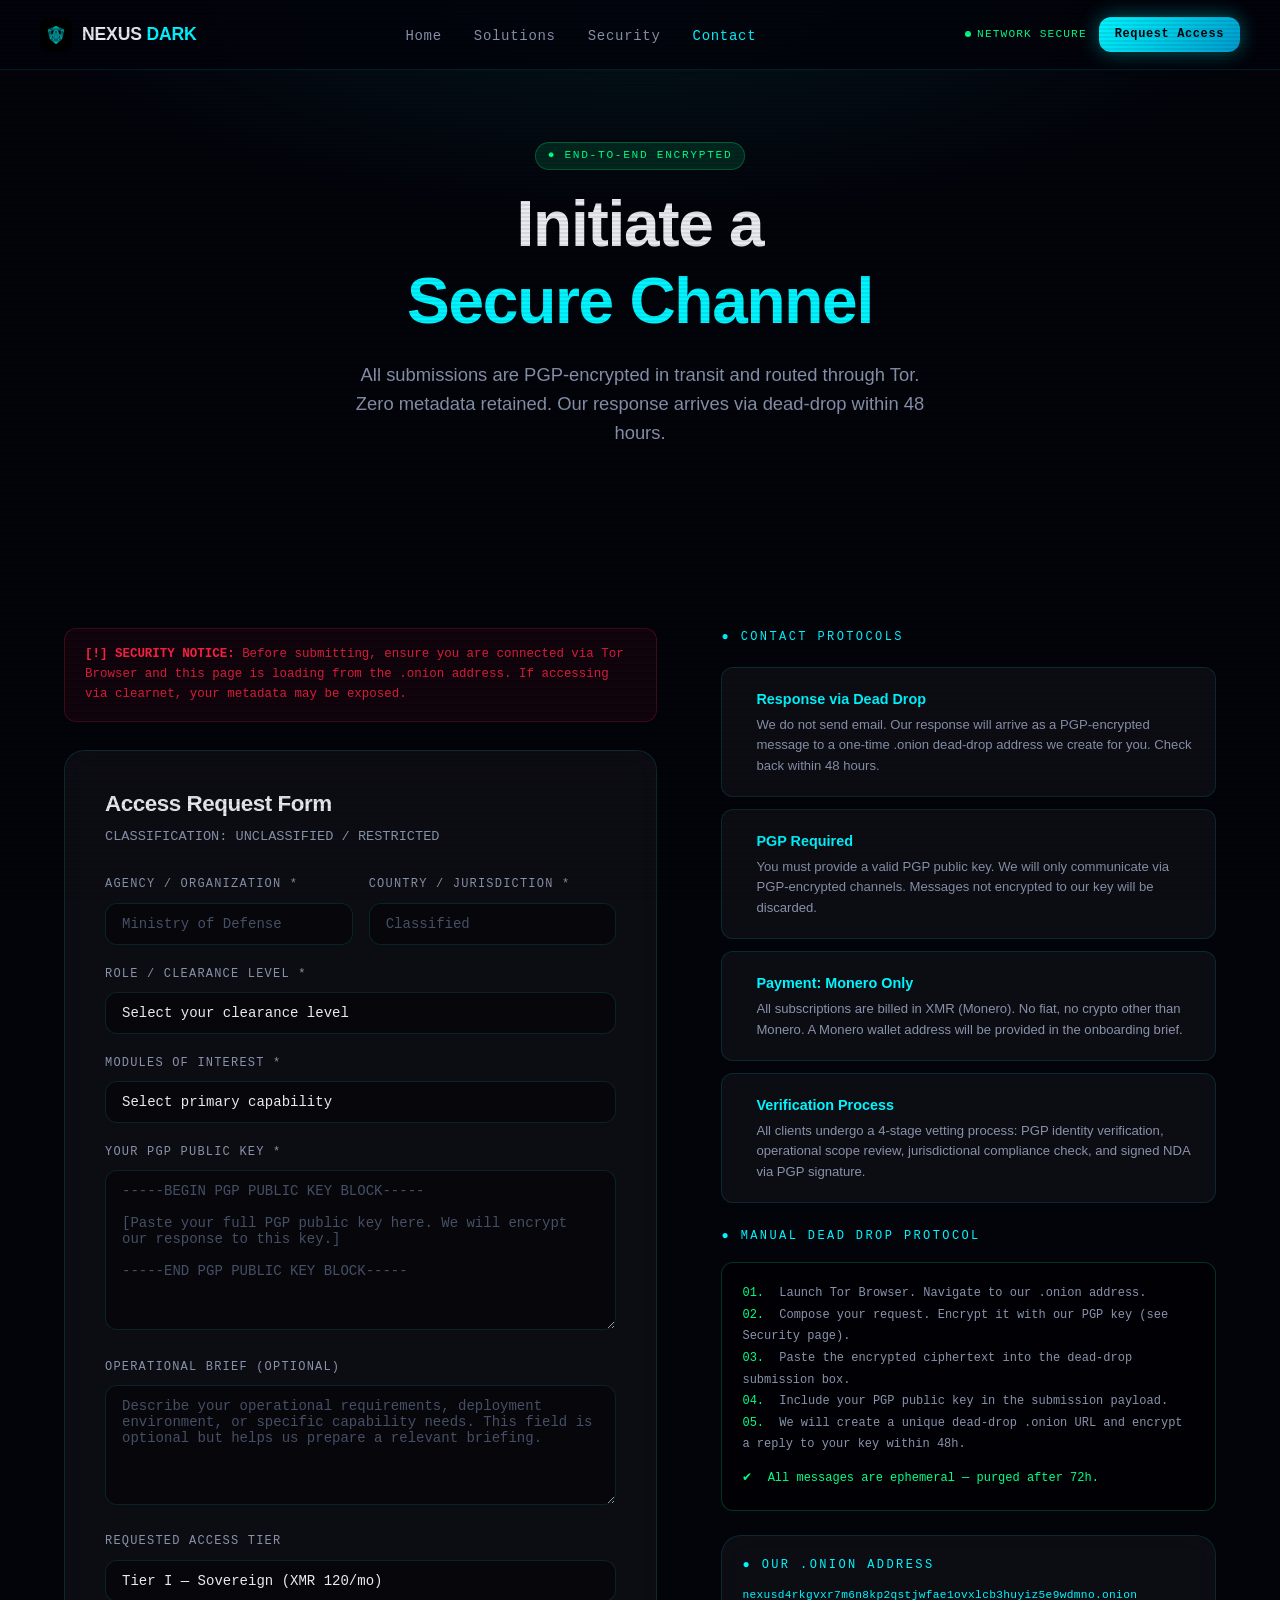
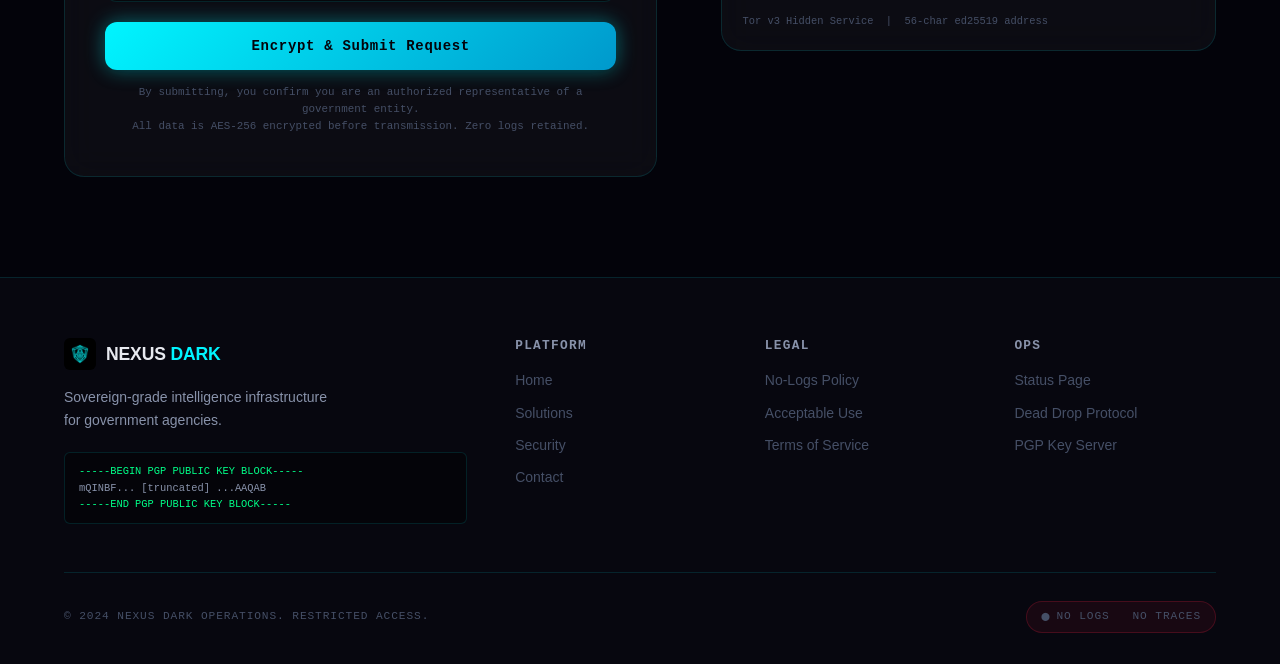
==== html/contact.html @ fe9a8225 "Initial commit" ====
﻿<!DOCTYPE html>
<html lang="en">

<head>
    <meta charset="UTF-8" />
    <meta name="viewport" content="width=device-width, initial-scale=1.0" />
    <meta name="referrer" content="no-referrer" />
    <meta http-equiv="Content-Security-Policy"
        content="default-src 'self' https://fonts.googleapis.com https://fonts.gstatic.com; style-src 'self' 'unsafe-inline' https://fonts.googleapis.com; script-src 'self' 'unsafe-inline'; img-src 'self' data:;">
    <title>Secure Contact — NEXUS DARK</title>
    <meta name="description"
        content="Initiate encrypted contact with NEXUS DARK. All submissions are PGP-encrypted and routed through Tor." />
    <link rel="stylesheet" href="../css/style.css" />
    <link rel="icon" href="../images/logo_shield.png" />
    <style>
        .contact-grid {
            display: grid;
            grid-template-columns: 1.2fr 1fr;
            gap: 64px;
            align-items: start;
        }

        .info-item {
            display: flex;
            align-items: flex-start;
            gap: 14px;
            padding: 20px;
            background: var(--bg-card);
            border: 1px solid var(--border);
            border-radius: var(--radius-md);
            margin-bottom: 12px;
            transition: var(--transition);
        }

        .info-item:hover {
            border-color: var(--border-bright);
            background: var(--bg-card-hover);
        }

        .info-item-icon {
            font-size: 1.3rem;
            flex-shrink: 0;
            margin-top: 2px;
        }

        .info-item-title {
            font-weight: 600;
            font-size: .9rem;
            color: var(--cyan);
            margin-bottom: 4px;
        }

        .info-item-desc {
            font-size: .82rem;
            color: var(--text-secondary);
            line-height: 1.55;
        }

        .dead-drop-box {
            background: rgba(0, 0, 0, .5);
            border: 1px solid rgba(0, 255, 136, .2);
            border-radius: var(--radius-md);
            padding: 20px;
            font-family: var(--font-mono);
            font-size: .75rem;
            color: var(--text-secondary);
            line-height: 1.8;
            margin-top: 16px;
        }

        .dead-drop-box .step-num {
            color: var(--green);
            margin-right: 8px;
        }

        @media (max-width:900px) {
            .contact-grid {
                grid-template-columns: 1fr;
            }
        }
    </style>
</head>

<body>

    <div id="security-overlay">
        <h2>[!] SECURITY ALERT</h2>
        <p>Developer tools detected. Session flagged.</p>
    </div>

    <nav class="navbar" id="navbar">
        <div class="nav-inner">
            <a class="nav-logo" href="../index.html">
                <img src="../images/logo_shield.png" alt="NEXUS DARK" />
                <div class="logo-text">NEXUS <span>DARK</span></div>
            </a>
            <ul class="nav-links">
                <li><a href="../index.html">Home</a></li>
                <li><a href="solutions.html">Solutions</a></li>
                <li><a href="security.html">Security</a></li>
                <li><a href="contact.html">Contact</a></li>
            </ul>
            <div class="nav-cta">
                <div class="nav-status"><span class="dot"></span><span>NETWORK SECURE</span></div>
                <a href="contact.html" class="btn btn-primary btn-sm">Request Access</a>
            </div>
            <div class="hamburger" id="hamburger"><span></span><span></span><span></span></div>
        </div>
    </nav>
    <nav class="mobile-nav" id="mobile-nav">
        <a href="../index.html">Home</a><a href="solutions.html">Solutions</a>
        <a href="security.html">Security</a><a href="contact.html">Contact</a>
    </nav>

    <!-- Page Hero -->
    <div class="page-hero">
        <div class="container">
            <span class="badge badge-green" style="margin-bottom:16px;display:inline-flex;">&#x25CF; End-to-End
                Encrypted</span>
            <h1>Initiate a<br /><span class="text-cyan">Secure Channel</span></h1>
            <p>All submissions are PGP-encrypted in transit and routed through Tor. Zero metadata retained. Our response
                arrives via dead-drop within 48 hours.</p>
        </div>
    </div>

    <!-- Main Contact Section -->
    <section class="section" id="contact-form-section">
        <div class="container">
            <div class="contact-grid">

                <!-- Left: Form -->
                <div>
                    <div class="warn-box" style="margin-bottom:28px;">
                        <strong>[!] SECURITY NOTICE:</strong> Before submitting, ensure you are connected via Tor
                        Browser and this page is loading from the .onion address. If accessing via clearnet, your
                        metadata may be exposed.
                    </div>

                    <div class="card" style="padding:40px;">
                        <h2 style="font-size:1.4rem;margin-bottom:8px;">Access Request Form</h2>
                        <p
                            style="font-size:.85rem;color:var(--text-secondary);margin-bottom:28px;font-family:var(--font-mono);">
                            CLASSIFICATION: UNCLASSIFIED / RESTRICTED</p>

                        <form id="contact-form" novalidate>

                            <!-- Honeypot (hidden) -->
                            <input type="text" name="website" style="display:none;" tabindex="-1" autocomplete="off" />

                            <div style="display:grid;grid-template-columns:1fr 1fr;gap:16px;">
                                <div class="form-group">
                                    <label class="form-label" for="agency-name">Agency / Organization *</label>
                                    <input class="form-input" type="text" id="agency-name" name="agency"
                                        placeholder="Ministry of Defense" required />
                                </div>
                                <div class="form-group">
                                    <label class="form-label" for="country">Country / Jurisdiction *</label>
                                    <input class="form-input" type="text" id="country" name="country"
                                        placeholder="Classified" required />
                                </div>
                            </div>

                            <div class="form-group">
                                <label class="form-label" for="contact-role">Role / Clearance Level *</label>
                                <select class="form-select" id="contact-role" name="role" required>
                                    <option value="" disabled selected>Select your clearance level</option>
                                    <option value="analyst">Intelligence Analyst</option>
                                    <option value="officer">Senior Intelligence Officer</option>
                                    <option value="director">Director / Deputy Director</option>
                                    <option value="minister">Minister / Secretary</option>
                                    <option value="military">Military Command</option>
                                    <option value="classified">Prefer Not to Disclose</option>
                                </select>
                            </div>

                            <div class="form-group">
                                <label class="form-label" for="modules">Modules of Interest *</label>
                                <select class="form-select" id="modules" name="modules" required>
                                    <option value="" disabled selected>Select primary capability</option>
                                    <option value="sigint">Signals Intelligence Suite</option>
                                    <option value="cyber">Cyber Offense Suite (Tier III only)</option>
                                    <option value="analytics">Predictive Analytics</option>
                                    <option value="comms">Secure Communications</option>
                                    <option value="osint">OSINT Intelligence Hub</option>
                                    <option value="forensics">Digital Forensics Platform</option>
                                    <option value="full">Full Platform Access</option>
                                </select>
                            </div>

                            <div class="form-group">
                                <label class="form-label" for="pgp-key">Your PGP Public Key *</label>
                                <textarea class="form-textarea" id="pgp-key" name="pgp"
                                    placeholder="-----BEGIN PGP PUBLIC KEY BLOCK-----&#10;&#10;[Paste your full PGP public key here. We will encrypt our response to this key.]&#10;&#10;-----END PGP PUBLIC KEY BLOCK-----"
                                    style="min-height:160px;" required></textarea>
                            </div>

                            <div class="form-group">
                                <label class="form-label" for="message">Operational Brief (Optional)</label>
                                <textarea class="form-textarea" id="message" name="message"
                                    placeholder="Describe your operational requirements, deployment environment, or specific capability needs. This field is optional but helps us prepare a relevant briefing."></textarea>
                            </div>

                            <div class="form-group">
                                <label class="form-label" for="tier">Requested Access Tier</label>
                                <select class="form-select" id="tier" name="tier">
                                    <option value="sovereign">Tier I — Sovereign (XMR 120/mo)</option>
                                    <option value="strategic">Tier II — Strategic (XMR 480/mo)</option>
                                    <option value="classified">Tier III — Classified (Custom pricing)</option>
                                </select>
                            </div>

                            <button type="submit" class="btn btn-primary"
                                style="width:100%;justify-content:center;padding:16px;" id="submit-btn">
                                 Encrypt &amp; Submit Request
                            </button>

                            <p
                                style="text-align:center;font-family:var(--font-mono);font-size:.68rem;color:var(--text-dim);margin-top:14px;line-height:1.6;">
                                By submitting, you confirm you are an authorized representative of a government
                                entity.<br />
                                All data is AES-256 encrypted before transmission. Zero logs retained.
                            </p>
                        </form>
                    </div>
                </div>

                <!-- Right: Instructions & Info -->
                <div>
                    <span class="section-label" style="margin-bottom:20px;display:block;">&#x25CF; Contact
                        Protocols</span>

                    <div class="info-item">
                        <span class="info-item-icon"></span>
                        <div>
                            <div class="info-item-title">Response via Dead Drop</div>
                            <div class="info-item-desc">We do not send email. Our response will arrive as a
                                PGP-encrypted message to a one-time .onion dead-drop address we create for you. Check
                                back within 48 hours.</div>
                        </div>
                    </div>

                    <div class="info-item">
                        <span class="info-item-icon"></span>
                        <div>
                            <div class="info-item-title">PGP Required</div>
                            <div class="info-item-desc">You must provide a valid PGP public key. We will only
                                communicate via PGP-encrypted channels. Messages not encrypted to our key will be
                                discarded.</div>
                        </div>
                    </div>

                    <div class="info-item">
                        <span class="info-item-icon"></span>
                        <div>
                            <div class="info-item-title">Payment: Monero Only</div>
                            <div class="info-item-desc">All subscriptions are billed in XMR (Monero). No fiat, no crypto
                                other than Monero. A Monero wallet address will be provided in the onboarding brief.
                            </div>
                        </div>
                    </div>

                    <div class="info-item">
                        <span class="info-item-icon"></span>
                        <div>
                            <div class="info-item-title">Verification Process</div>
                            <div class="info-item-desc">All clients undergo a 4-stage vetting process: PGP identity
                                verification, operational scope review, jurisdictional compliance check, and signed NDA
                                via PGP signature.</div>
                        </div>
                    </div>

                    <!-- Dead drop instructions -->
                    <div style="margin-top:24px;">
                        <span class="section-label" style="margin-bottom:12px;display:block;">&#x25CF; Manual Dead Drop
                            Protocol</span>
                        <div class="dead-drop-box">
                            <div><span class="step-num">01.</span> Launch Tor Browser. Navigate to our .onion address.
                            </div>
                            <div><span class="step-num">02.</span> Compose your request. Encrypt it with our PGP key
                                (see Security page).</div>
                            <div><span class="step-num">03.</span> Paste the encrypted ciphertext into the dead-drop
                                submission box.</div>
                            <div><span class="step-num">04.</span> Include your PGP public key in the submission
                                payload.</div>
                            <div><span class="step-num">05.</span> We will create a unique dead-drop .onion URL and
                                encrypt a reply to your key within 48h.</div>
                            <div style="margin-top:12px;color:var(--green);"><span class="step-num">&#x2714;</span> All
                                messages are ephemeral — purged after 72h.</div>
                        </div>
                    </div>

                    <!-- .onion address block -->
                    <div class="card" style="margin-top:24px;padding:20px;">
                        <span class="section-label" style="margin-bottom:10px;display:block;">&#x25CF; Our .onion
                            Address</span>
                        <div class="onion-addr" style="font-size:.7rem;letter-spacing:.03em;line-height:1.8;">
                            nexusd4rkgvxr7m6n8kp2qstjwfae1ovxlcb3huyiz5e9wdmno.onion</div>
                        <div
                            style="font-family:var(--font-mono);font-size:.65rem;color:var(--text-dim);margin-top:8px;">
                            Tor v3 Hidden Service &nbsp;|&nbsp; 56-char ed25519 address</div>
                    </div>

                </div>
            </div>
        </div>
    </section>

    <!-- Footer -->
    <footer class="footer">
        <div class="container">
            <div class="footer-grid">
                <div class="footer-brand">
                    <a class="nav-logo" href="../index.html"><img src="../images/logo_shield.png" alt="NEXUS DARK" />
                        <div class="logo-text">NEXUS <span>DARK</span></div>
                    </a>
                    <p>Sovereign-grade intelligence infrastructure for government agencies.</p>
                    <div class="pgp-block"><span class="hdr">-----BEGIN PGP PUBLIC KEY BLOCK-----</span><br />mQINBF...
                        [truncated] ...AAQAB<br /><span class="hdr">-----END PGP PUBLIC KEY BLOCK-----</span></div>
                </div>
                <div class="footer-col">
                    <h4>Platform</h4><a href="../index.html">Home</a><a href="solutions.html">Solutions</a><a
                        href="security.html">Security</a><a href="contact.html">Contact</a>
                </div>
                <div class="footer-col">
                    <h4>Legal</h4><a href="#">No-Logs Policy</a><a href="#">Acceptable Use</a><a href="#">Terms of
                        Service</a>
                </div>
                <div class="footer-col">
                    <h4>Ops</h4><a href="#">Status Page</a><a href="#">Dead Drop Protocol</a><a href="#">PGP Key
                        Server</a>
                </div>
            </div>
            <div class="footer-bottom">
                <p>&#169; 2024 NEXUS DARK OPERATIONS. RESTRICTED ACCESS.</p>
                <p class="no-logs-pill">NO LOGS &nbsp; NO TRACES</p>
            </div>
        </div>
    </footer>

    <script src="../js/main.js"></script>
    <script src="../js/security.js"></script>
</body>

</html>
---- css/style.css ----
@import url('https://fonts.googleapis.com/css2?family=Space+Grotesk:wght@300;400;500;600;700&family=JetBrains+Mono:wght@300;400;500;700&display=swap');

/* ── CSS Variables ─────────────────────────────────────────── */
:root {
    --bg-void: #03030a;
    --bg-deep: #07070f;
    --bg-surface: #0d0d1f;
    --bg-card: rgba(255, 255, 255, 0.04);
    --bg-card-hover: rgba(255, 255, 255, 0.07);

    --cyan: #00f5ff;
    --cyan-dim: rgba(0, 245, 255, 0.15);
    --cyan-glow: rgba(0, 245, 255, 0.4);
    --green: #00ff88;
    --green-dim: rgba(0, 255, 136, 0.12);
    --green-glow: rgba(0, 255, 136, 0.4);
    --red-warn: #ff2244;
    --gold: #ffc844;

    --text-primary: #e8eaf0;
    --text-secondary: #8892aa;
    --text-dim: #454f66;
    --text-mono: #00f5ff;

    --border: rgba(0, 245, 255, 0.12);
    --border-bright: rgba(0, 245, 255, 0.35);

    --radius-sm: 6px;
    --radius-md: 12px;
    --radius-lg: 20px;
    --radius-xl: 32px;

    --font-display: 'Space Grotesk', sans-serif;
    --font-mono: 'JetBrains Mono', monospace;

    --transition: all 0.3s cubic-bezier(0.4, 0, 0.2, 1);
    --transition-slow: all 0.6s cubic-bezier(0.4, 0, 0.2, 1);
}

/* ── Reset & Base ──────────────────────────────────────────── */
*,
*::before,
*::after {
    box-sizing: border-box;
    margin: 0;
    padding: 0;
}

html {
    scroll-behavior: smooth;
    font-size: 16px;
}

body {
    background-color: var(--bg-void);
    color: var(--text-primary);
    font-family: var(--font-display);
    line-height: 1.6;
    overflow-x: hidden;
    min-height: 100vh;
}

/* Scanline overlay */
body::before {
    content: '';
    position: fixed;
    top: 0;
    left: 0;
    right: 0;
    bottom: 0;
    background: repeating-linear-gradient(0deg,
            transparent,
            transparent 2px,
            rgba(0, 0, 0, 0.08) 2px,
            rgba(0, 0, 0, 0.08) 4px);
    pointer-events: none;
    z-index: 9999;
}

a {
    text-decoration: none;
    color: inherit;
}

img {
    max-width: 100%;
    display: block;
}

ul {
    list-style: none;
}

::selection {
    background: var(--cyan-dim);
    color: var(--cyan);
}

/* Scrollbar */
::-webkit-scrollbar {
    width: 6px;
}

::-webkit-scrollbar-track {
    background: var(--bg-void);
}

::-webkit-scrollbar-thumb {
    background: var(--border-bright);
    border-radius: 3px;
}

::-webkit-scrollbar-thumb:hover {
    background: var(--cyan);
}

/* ── Typography ────────────────────────────────────────────── */
h1,
h2,
h3,
h4,
h5 {
    font-family: var(--font-display);
    font-weight: 700;
    line-height: 1.2;
    letter-spacing: -0.02em;
}

.mono {
    font-family: var(--font-mono);
}

.text-cyan {
    color: var(--cyan);
}

.text-green {
    color: var(--green);
}

.text-dim {
    color: var(--text-secondary);
}

/* ── Layout Utilities ──────────────────────────────────────── */
.container {
    max-width: 1200px;
    margin: 0 auto;
    padding: 0 24px;
}

.section {
    padding: 100px 0;
}

.section-header {
    text-align: center;
    margin-bottom: 64px;
}

.section-label {
    font-family: var(--font-mono);
    font-size: 0.75rem;
    letter-spacing: 0.2em;
    text-transform: uppercase;
    color: var(--cyan);
    margin-bottom: 12px;
    display: block;
}

.section-title {
    font-size: clamp(2rem, 4vw, 3rem);
    margin-bottom: 16px;
    background: linear-gradient(135deg, var(--text-primary) 0%, var(--cyan) 100%);
    -webkit-background-clip: text;
    -webkit-text-fill-color: transparent;
    background-clip: text;
}

.section-desc {
    font-size: 1.1rem;
    color: var(--text-secondary);
    max-width: 600px;
    margin: 0 auto;
}

/* ── Navigation ────────────────────────────────────────────── */
.navbar {
    position: fixed;
    top: 0;
    left: 0;
    right: 0;
    z-index: 1000;
    padding: 0 24px;
    height: 70px;
    display: flex;
    align-items: center;
    background: rgba(3, 3, 10, 0.8);
    backdrop-filter: blur(20px);
    -webkit-backdrop-filter: blur(20px);
    border-bottom: 1px solid var(--border);
    transition: var(--transition);
}

.navbar.scrolled {
    background: rgba(3, 3, 10, 0.95);
    border-bottom-color: var(--border-bright);
}

.nav-inner {
    max-width: 1200px;
    margin: 0 auto;
    width: 100%;
    display: flex;
    align-items: center;
    justify-content: space-between;
}

.nav-logo {
    display: flex;
    align-items: center;
    gap: 10px;
    font-weight: 700;
    font-size: 1.1rem;
    letter-spacing: -0.01em;
}

.nav-logo img {
    width: 32px;
    height: 32px;
    border-radius: 6px;
}

.nav-logo .logo-text span {
    color: var(--cyan);
}

.nav-links {
    display: flex;
    align-items: center;
    gap: 32px;
}

.nav-links a {
    font-size: 0.875rem;
    font-weight: 500;
    color: var(--text-secondary);
    transition: var(--transition);
    position: relative;
    font-family: var(--font-mono);
    letter-spacing: 0.05em;
}

.nav-links a::after {
    content: '';
    position: absolute;
    bottom: -4px;
    left: 0;
    width: 0;
    height: 1px;
    background: var(--cyan);
    transition: var(--transition);
}

.nav-links a:hover {
    color: var(--cyan);
}

.nav-links a:hover::after {
    width: 100%;
}

.nav-cta {
    display: flex;
    align-items: center;
    gap: 12px;
}

.nav-status {
    display: flex;
    align-items: center;
    gap: 6px;
    font-family: var(--font-mono);
    font-size: 0.7rem;
    color: var(--green);
    letter-spacing: 0.1em;
}

.nav-status .dot {
    width: 6px;
    height: 6px;
    border-radius: 50%;
    background: var(--green);
    animation: pulse-green 2s infinite;
}

/* ── Buttons ───────────────────────────────────────────────── */
.btn {
    display: inline-flex;
    align-items: center;
    gap: 8px;
    padding: 12px 24px;
    border-radius: var(--radius-md);
    font-family: var(--font-mono);
    font-size: 0.875rem;
    font-weight: 500;
    letter-spacing: 0.05em;
    cursor: pointer;
    border: none;
    transition: var(--transition);
    position: relative;
    overflow: hidden;
    white-space: nowrap;
}

.btn::before {
    content: '';
    position: absolute;
    top: 0;
    left: -100%;
    width: 100%;
    height: 100%;
    background: linear-gradient(90deg, transparent, rgba(255, 255, 255, 0.1), transparent);
    transition: left 0.5s ease;
}

.btn:hover::before {
    left: 100%;
}

.btn-primary {
    background: linear-gradient(135deg, var(--cyan) 0%, #0099cc 100%);
    color: var(--bg-void);
    font-weight: 700;
    box-shadow: 0 0 20px var(--cyan-glow), 0 4px 15px rgba(0, 0, 0, 0.4);
}

.btn-primary:hover {
    transform: translateY(-2px);
    box-shadow: 0 0 35px var(--cyan-glow), 0 8px 25px rgba(0, 0, 0, 0.5);
}

.btn-outline {
    background: transparent;
    color: var(--cyan);
    border: 1px solid var(--border-bright);
}

.btn-outline:hover {
    background: var(--cyan-dim);
    border-color: var(--cyan);
    transform: translateY(-2px);
    box-shadow: 0 0 20px var(--cyan-glow);
}

.btn-ghost {
    background: var(--bg-card);
    color: var(--text-secondary);
    border: 1px solid var(--border);
}

.btn-ghost:hover {
    background: var(--bg-card-hover);
    color: var(--text-primary);
    border-color: var(--border-bright);
}

.btn-lg {
    padding: 16px 36px;
    font-size: 1rem;
    border-radius: var(--radius-lg);
}

.btn-sm {
    padding: 8px 16px;
    font-size: 0.75rem;
}

/* ── Badge / Tag ───────────────────────────────────────────── */
.badge {
    display: inline-flex;
    align-items: center;
    gap: 6px;
    padding: 4px 12px;
    border-radius: 100px;
    font-family: var(--font-mono);
    font-size: 0.7rem;
    letter-spacing: 0.15em;
    text-transform: uppercase;
    font-weight: 500;
}

.badge-cyan {
    background: var(--cyan-dim);
    border: 1px solid rgba(0, 245, 255, 0.25);
    color: var(--cyan);
}

.badge-green {
    background: var(--green-dim);
    border: 1px solid rgba(0, 255, 136, 0.25);
    color: var(--green);
}

.badge-red {
    background: rgba(255, 34, 68, 0.12);
    border: 1px solid rgba(255, 34, 68, 0.25);
    color: var(--red-warn);
}

.badge-gold {
    background: rgba(255, 200, 68, 0.1);
    border: 1px solid rgba(255, 200, 68, 0.25);
    color: var(--gold);
}

/* ── Card ──────────────────────────────────────────────────── */
.card {
    background: var(--bg-card);
    border: 1px solid var(--border);
    border-radius: var(--radius-lg);
    padding: 32px;
    backdrop-filter: blur(16px);
    -webkit-backdrop-filter: blur(16px);
    transition: var(--transition);
    position: relative;
    overflow: hidden;
}

.card::before {
    content: '';
    position: absolute;
    top: 0;
    left: 0;
    right: 0;
    height: 1px;
    background: linear-gradient(90deg, transparent, var(--cyan-dim), transparent);
    opacity: 0;
    transition: var(--transition);
}

.card:hover {
    background: var(--bg-card-hover);
    border-color: var(--border-bright);
    transform: translateY(-4px);
    box-shadow: 0 20px 60px rgba(0, 0, 0, 0.4), 0 0 30px var(--cyan-dim);
}

.card:hover::before {
    opacity: 1;
}

/* ── Hero Section ──────────────────────────────────────────── */
.hero {
    position: relative;
    min-height: 100vh;
    display: flex;
    align-items: center;
    overflow: hidden;
}

#hero-canvas {
    position: absolute;
    top: 0;
    left: 0;
    width: 100%;
    height: 100%;
    z-index: 0;
}

.hero-bg-img {
    position: absolute;
    top: 0;
    left: 0;
    width: 100%;
    height: 100%;
    object-fit: cover;
    opacity: 0.18;
    z-index: 0;
}

.hero-content {
    position: relative;
    z-index: 2;
    max-width: 1200px;
    margin: 0 auto;
    padding: 0 24px;
    padding-top: 70px;
}

.hero-eyebrow {
    display: flex;
    align-items: center;
    gap: 12px;
    margin-bottom: 28px;
}

.hero-h1 {
    font-size: clamp(2rem, 4vw, 6rem);
    font-weight: 700;
    line-height: 1.05;
    margin-bottom: 28px;
    max-width: 820px;
}

.hero-h1 .accent {
    background: linear-gradient(135deg, var(--cyan), var(--green));
    -webkit-background-clip: text;
    -webkit-text-fill-color: transparent;
    background-clip: text;
}

.hero-desc {
    font-size: 1.2rem;
    color: var(--text-secondary);
    max-width: 560px;
    margin-bottom: 44px;
    line-height: 1.7;
}

.hero-actions {
    display: flex;
    align-items: center;
    flex-wrap: wrap;
    gap: 16px;
    margin-bottom: 80px;
}

.hero-meta {
    display: flex;
    align-items: center;
    gap: 12px;
    font-family: var(--font-mono);
    font-size: 0.7rem;
    color: var(--text-dim);
    letter-spacing: 0.1em;
    text-transform: uppercase;
}

.hero-meta .sep {
    opacity: 0.3;
}

.typed-cursor {
    display: inline-block;
    color: var(--cyan);
    animation: blink 1s step-end infinite;
}

#typed-text {
    color: var(--cyan);
    font-family: var(--font-mono);
    font-size: 0.875rem;
}

.terminal-bar {
    display: inline-flex;
    align-items: center;
    gap: 8px;
    background: rgba(0, 245, 255, 0.06);
    border: 1px solid var(--border);
    border-radius: var(--radius-md);
    padding: 10px 16px;
    margin-bottom: 32px;
    font-family: var(--font-mono);
    font-size: 0.8rem;
}

.terminal-bar .prompt {
    color: var(--green);
}

/* ── Stats Bar ─────────────────────────────────────────────── */
.stats-bar {
    background: rgba(0, 245, 255, 0.03);
    border-top: 1px solid var(--border);
    border-bottom: 1px solid var(--border);
    padding: 40px 0;
}

.stats-grid {
    max-width: 1200px;
    margin: 0 auto;
    padding: 0 24px;
    display: grid;
    grid-template-columns: repeat(4, 1fr);
    gap: 24px;
    text-align: center;
}

.stat-item {
    padding: 20px;
}

.stat-number {
    font-size: 2.5rem;
    font-weight: 700;
    font-family: var(--font-mono);
    color: var(--cyan);
    display: block;
    margin-bottom: 6px;
    line-height: 1;
}

.stat-label {
    font-size: 0.8rem;
    color: var(--text-secondary);
    font-family: var(--font-mono);
    letter-spacing: 0.1em;
    text-transform: uppercase;
}

.stat-divider {
    width: 1px;
    background: var(--border);
    align-self: stretch;
}

/* ── Features Section ──────────────────────────────────────── */
.features-grid {
    display: grid;
    grid-template-columns: repeat(3, 1fr);
    gap: 24px;
}

.feature-card {
    background: var(--bg-card);
    border: 1px solid var(--border);
    border-radius: var(--radius-lg);
    padding: 32px;
    backdrop-filter: blur(16px);
    transition: var(--transition);
    position: relative;
    overflow: hidden;
}

.feature-card::after {
    content: '';
    position: absolute;
    bottom: 0;
    right: 0;
    width: 120px;
    height: 120px;
    border-radius: 50%;
    background: radial-gradient(circle, var(--cyan-dim) 0%, transparent 70%);
    opacity: 0;
    transition: var(--transition);
}

.feature-card:hover {
    border-color: var(--border-bright);
    transform: translateY(-6px);
    box-shadow: 0 24px 60px rgba(0, 0, 0, 0.5), 0 0 40px var(--cyan-dim);
}

.feature-card:hover::after {
    opacity: 1;
}

.feature-icon {
    width: 56px;
    height: 56px;
    border-radius: var(--radius-md);
    background: var(--cyan-dim);
    border: 1px solid rgba(0, 245, 255, 0.2);
    display: flex;
    align-items: center;
    justify-content: center;
    font-size: 1.5rem;
    margin-bottom: 20px;
}

.feature-title {
    font-size: 1.1rem;
    font-weight: 600;
    margin-bottom: 10px;
}

.feature-desc {
    font-size: 0.9rem;
    color: var(--text-secondary);
    line-height: 1.65;
    margin-bottom: 16px;
}

.feature-tags {
    display: flex;
    flex-wrap: wrap;
    gap: 6px;
}

.tag {
    font-family: var(--font-mono);
    font-size: 0.65rem;
    padding: 3px 8px;
    border-radius: 4px;
    background: rgba(0, 245, 255, 0.06);
    border: 1px solid var(--border);
    color: var(--text-dim);
    letter-spacing: 0.08em;
    text-transform: uppercase;
}

/* ── Glow line ─────────────────────────────────────────────── */
.glow-line {
    height: 1px;
    background: linear-gradient(90deg, transparent 0%, var(--cyan) 50%, transparent 100%);
    margin: 0;
    opacity: 0.4;
}

/* ── Security Highlight ────────────────────────────────────── */
.security-highlight {
    background: linear-gradient(135deg, rgba(0, 245, 255, 0.05), rgba(0, 255, 136, 0.03));
    border: 1px solid var(--border);
    border-radius: var(--radius-xl);
    padding: 60px;
    position: relative;
    overflow: hidden;
}

.security-highlight::before {
    content: '';
    position: absolute;
    top: -50%;
    left: -50%;
    width: 200%;
    height: 200%;
    background: conic-gradient(from 0deg at 50% 50%, transparent 0deg, var(--cyan-dim) 60deg, transparent 120deg);
    animation: rotate 8s linear infinite;
    opacity: 0.3;
}

.security-highlight .inner {
    position: relative;
    z-index: 1;
}

.security-grid {
    display: grid;
    grid-template-columns: 1fr 1fr;
    gap: 40px;
    align-items: center;
}

.security-items {
    display: flex;
    flex-direction: column;
    gap: 16px;
}

.security-item {
    display: flex;
    align-items: flex-start;
    gap: 14px;
    padding: 16px;
    background: rgba(0, 0, 0, 0.3);
    border-radius: var(--radius-md);
    border: 1px solid var(--border);
}

.security-item-icon {
    font-size: 1.2rem;
    flex-shrink: 0;
    margin-top: 2px;
}

.security-item-title {
    font-size: 0.95rem;
    font-weight: 600;
    margin-bottom: 4px;
    color: var(--cyan);
}

.security-item-desc {
    font-size: 0.82rem;
    color: var(--text-secondary);
    line-height: 1.5;
}

/* ── Pricing ───────────────────────────────────────────────── */
.pricing-grid {
    display: grid;
    grid-template-columns: repeat(3, 1fr);
    gap: 24px;
    align-items: stretch;
}

.pricing-card {
    background: var(--bg-card);
    border: 1px solid var(--border);
    border-radius: var(--radius-xl);
    padding: 40px 32px;
    display: flex;
    flex-direction: column;
    transition: var(--transition);
    position: relative;
    overflow: hidden;
}

.pricing-card.featured {
    border-color: var(--cyan);
    background: linear-gradient(135deg, rgba(0, 245, 255, 0.06), rgba(0, 255, 136, 0.03));
    box-shadow: 0 0 50px var(--cyan-dim), 0 20px 60px rgba(0, 0, 0, 0.4);
}

.pricing-card.featured::before {
    content: 'RECOMMENDED';
    position: absolute;
    top: 20px;
    right: -34px;
    background: var(--cyan);
    color: var(--bg-void);
    font-family: var(--font-mono);
    font-size: 0.6rem;
    font-weight: 700;
    letter-spacing: 0.2em;
    padding: 5px 48px;
    transform: rotate(45deg);
}

.pricing-tier {
    font-family: var(--font-mono);
    font-size: 0.7rem;
    letter-spacing: 0.2em;
    color: var(--text-secondary);
    text-transform: uppercase;
    margin-bottom: 8px;
}

.pricing-name {
    font-size: 1.5rem;
    font-weight: 700;
    margin-bottom: 4px;
}

.pricing-price {
    font-size: 2.8rem;
    font-weight: 700;
    font-family: var(--font-mono);
    color: var(--cyan);
    line-height: 1;
    margin: 16px 0 4px;
}

.pricing-price sup {
    font-size: 1.2rem;
    vertical-align: top;
    margin-top: 8px;
}

.pricing-period {
    font-size: 0.8rem;
    color: var(--text-secondary);
    font-family: var(--font-mono);
    margin-bottom: 28px;
}

.pricing-divider {
    height: 1px;
    background: var(--border);
    margin-bottom: 24px;
}

.pricing-features {
    flex: 1;
    display: flex;
    flex-direction: column;
    gap: 12px;
    margin-bottom: 32px;
}

.pricing-feature {
    display: flex;
    align-items: center;
    gap: 10px;
    font-size: 0.875rem;
    color: var(--text-secondary);
}

.pricing-feature .check {
    color: var(--green);
    font-size: 0.75rem;
    flex-shrink: 0;
}

.pricing-feature .lock {
    color: var(--text-dim);
    font-size: 0.75rem;
    flex-shrink: 0;
}

/* ── CTA Banner ────────────────────────────────────────────── */
.cta-banner {
    background: linear-gradient(135deg, rgba(0, 245, 255, 0.08) 0%, rgba(0, 0, 0, 0) 60%),
        linear-gradient(225deg, rgba(0, 255, 136, 0.05) 0%, rgba(0, 0, 0, 0) 60%);
    border: 1px solid var(--border);
    border-radius: var(--radius-xl);
    padding: 80px;
    text-align: center;
    position: relative;
    overflow: hidden;
}

.cta-banner::before {
    content: '';
    position: absolute;
    top: 50%;
    left: 50%;
    transform: translate(-50%, -50%);
    width: 600px;
    height: 600px;
    border-radius: 50%;
    background: radial-gradient(circle, rgba(0, 245, 255, 0.06) 0%, transparent 70%);
    pointer-events: none;
}

.cta-banner h2 {
    font-size: clamp(1.8rem, 4vw, 3rem);
    margin-bottom: 16px;
    position: relative;
}

.cta-banner p {
    font-size: 1.1rem;
    color: var(--text-secondary);
    max-width: 520px;
    margin: 0 auto 40px;
    position: relative;
}

.cta-actions {
    display: flex;
    justify-content: center;
    flex-wrap: wrap;
    gap: 16px;
    position: relative;
}

/* ── Footer ────────────────────────────────────────────────── */
.footer {
    background: var(--bg-deep);
    border-top: 1px solid var(--border);
    padding: 60px 0 32px;
}

.footer-grid {
    display: grid;
    grid-template-columns: 2fr 1fr 1fr 1fr;
    gap: 48px;
    margin-bottom: 48px;
}

.footer-brand .nav-logo {
    margin-bottom: 16px;
}

.footer-brand p {
    font-size: 0.875rem;
    color: var(--text-secondary);
    line-height: 1.65;
    margin-bottom: 20px;
    max-width: 280px;
}

.pgp-block {
    background: rgba(0, 0, 0, 0.4);
    border: 1px solid var(--border);
    border-radius: var(--radius-sm);
    padding: 10px 14px;
    font-family: var(--font-mono);
    font-size: 0.65rem;
    color: var(--text-secondary);
    line-height: 1.6;
}

.pgp-block .hdr {
    color: var(--green);
}

.footer-col h4 {
    font-size: 0.8rem;
    font-weight: 600;
    letter-spacing: 0.1em;
    text-transform: uppercase;
    color: var(--text-secondary);
    font-family: var(--font-mono);
    margin-bottom: 16px;
}

.footer-col a {
    display: block;
    font-size: 0.875rem;
    color: var(--text-dim);
    margin-bottom: 10px;
    transition: var(--transition);
}

.footer-col a:hover {
    color: var(--cyan);
    transform: translateX(4px);
}

.footer-bottom {
    border-top: 1px solid var(--border);
    padding-top: 28px;
    display: flex;
    align-items: center;
    justify-content: space-between;
    flex-wrap: wrap;
    gap: 12px;
}

.footer-bottom p {
    font-family: var(--font-mono);
    font-size: 0.7rem;
    color: var(--text-dim);
    letter-spacing: 0.08em;
}

.onion-addr {
    font-family: var(--font-mono);
    font-size: 0.65rem;
    color: var(--cyan);
    letter-spacing: 0.05em;
    word-break: break-all;
}

/* ── Animations ────────────────────────────────────────────── */
@keyframes blink {

    0%,
    100% {
        opacity: 1;
    }

    50% {
        opacity: 0;
    }
}

@keyframes pulse-green {

    0%,
    100% {
        box-shadow: 0 0 0 0 rgba(0, 255, 136, 0.4);
    }

    50% {
        box-shadow: 0 0 0 6px rgba(0, 255, 136, 0);
    }
}

@keyframes pulse-cyan {

    0%,
    100% {
        box-shadow: 0 0 0 0 rgba(0, 245, 255, 0.4);
    }

    50% {
        box-shadow: 0 0 0 8px rgba(0, 245, 255, 0);
    }
}

@keyframes rotate {
    from {
        transform: rotate(0deg);
    }

    to {
        transform: rotate(360deg);
    }
}

@keyframes fadeInUp {
    from {
        opacity: 0;
        transform: translateY(30px);
    }

    to {
        opacity: 1;
        transform: translateY(0);
    }
}

@keyframes fadeIn {
    from {
        opacity: 0;
    }

    to {
        opacity: 1;
    }
}

@keyframes slideInLeft {
    from {
        opacity: 0;
        transform: translateX(-40px);
    }

    to {
        opacity: 1;
        transform: translateX(0);
    }
}

@keyframes glitch {
    0% {
        clip-path: inset(20% 0 60% 0);
        transform: translate(-4px, 0);
    }

    20% {
        clip-path: inset(50% 0 20% 0);
        transform: translate(4px, 0);
    }

    40% {
        clip-path: inset(10% 0 80% 0);
        transform: translate(-2px, 0);
    }

    60% {
        clip-path: inset(70% 0 5% 0);
        transform: translate(2px, 0);
    }

    80% {
        clip-path: inset(30% 0 40% 0);
        transform: translate(-3px, 0);
    }

    100% {
        clip-path: inset(0% 0 95% 0);
        transform: translate(0, 0);
    }
}

.glitch-text {
    position: relative;
}

.glitch-text::before,
.glitch-text::after {
    content: attr(data-text);
    position: absolute;
    top: 0;
    left: 0;
    width: 100%;
    height: 100%;
    background: transparent;
    -webkit-background-clip: text;
    background-clip: text;
}

.glitch-text::before {
    color: var(--cyan);
    animation: glitch 3s infinite linear alternate-reverse;
    opacity: 0.6;
}

.glitch-text::after {
    color: var(--green);
    animation: glitch 2s 0.5s infinite linear alternate-reverse;
    opacity: 0.4;
}

/* Scroll reveal */
.reveal {
    opacity: 0;
    transform: translateY(30px);
    transition: opacity 0.7s cubic-bezier(0.4, 0, 0.2, 1),
        transform 0.7s cubic-bezier(0.4, 0, 0.2, 1);
}

.reveal.visible {
    opacity: 1;
    transform: none;
}

.reveal-delay-1 {
    transition-delay: 0.1s;
}

.reveal-delay-2 {
    transition-delay: 0.2s;
}

.reveal-delay-3 {
    transition-delay: 0.3s;
}

.reveal-delay-4 {
    transition-delay: 0.4s;
}

.reveal-delay-5 {
    transition-delay: 0.5s;
}

/* ── Misc / Utility ────────────────────────────────────────── */
.text-center {
    text-align: center;
}

.mt-8 {
    margin-top: 8px;
}

.mt-16 {
    margin-top: 16px;
}

.mt-24 {
    margin-top: 24px;
}

.mb-8 {
    margin-bottom: 8px;
}

.mb-16 {
    margin-bottom: 16px;
}

.mb-24 {
    margin-bottom: 24px;
}

.gap-8 {
    gap: 8px;
}

.gap-16 {
    gap: 16px;
}

.flex {
    display: flex;
}

.items-center {
    align-items: center;
}

/* Hex background pattern */
.hex-bg {
    position: relative;
    overflow: hidden;
}

.hex-bg::after {
    content: '';
    position: absolute;
    inset: 0;
    background-image:
        radial-gradient(circle at 1px 1px, rgba(0, 245, 255, 0.04) 1px, transparent 0);
    background-size: 40px 40px;
    pointer-events: none;
    z-index: 0;
}

.hex-bg>* {
    position: relative;
    z-index: 1;
}

/* No-logs pill */
.no-logs-pill {
    display: inline-flex;
    align-items: center;
    gap: 6px;
    padding: 6px 14px;
    background: rgba(255, 34, 68, 0.07);
    border: 1px solid rgba(255, 34, 68, 0.2);
    border-radius: 100px;
    font-family: var(--font-mono);
    font-size: 0.68rem;
    color: var(--red-warn);
    letter-spacing: 0.1em;
    text-transform: uppercase;
}

.no-logs-pill::before {
    content: '⬤';
    font-size: 0.5rem;
    animation: blink 1.5s step-end infinite;
}

/* Hamburger */
.hamburger {
    display: none;
    flex-direction: column;
    gap: 5px;
    cursor: pointer;
    padding: 8px;
}

.hamburger span {
    display: block;
    width: 22px;
    height: 2px;
    background: var(--text-primary);
    border-radius: 2px;
    transition: var(--transition);
}

/* ── Forms ─────────────────────────────────────────────────── */
.form-group {
    margin-bottom: 20px;
}

.form-label {
    display: block;
    font-family: var(--font-mono);
    font-size: 0.75rem;
    letter-spacing: 0.1em;
    text-transform: uppercase;
    color: var(--text-secondary);
    margin-bottom: 8px;
}

.form-input,
.form-select,
.form-textarea {
    width: 100%;
    background: rgba(0, 0, 0, 0.4);
    border: 1px solid var(--border);
    border-radius: var(--radius-md);
    padding: 12px 16px;
    color: var(--text-primary);
    font-family: var(--font-mono);
    font-size: 0.875rem;
    outline: none;
    transition: var(--transition);
    appearance: none;
}

.form-input::placeholder,
.form-textarea::placeholder {
    color: var(--text-dim);
}

.form-input:focus,
.form-select:focus,
.form-textarea:focus {
    border-color: var(--cyan);
    box-shadow: 0 0 0 3px var(--cyan-dim);
}

.form-textarea {
    resize: vertical;
    min-height: 120px;
}

.form-select option {
    background: var(--bg-deep);
}

/* ── Warning Box ───────────────────────────────────────────── */
.warn-box {
    background: rgba(255, 34, 68, 0.06);
    border: 1px solid rgba(255, 34, 68, 0.2);
    border-radius: var(--radius-md);
    padding: 16px 20px;
    font-family: var(--font-mono);
    font-size: 0.78rem;
    color: rgba(255, 34, 68, 0.85);
    line-height: 1.6;
}

.warn-box strong {
    color: var(--red-warn);
}

/* ── Page Header (inner pages) ─────────────────────────────── */
.page-hero {
    padding: 140px 0 80px;
    text-align: center;
    position: relative;
    overflow: hidden;
}

.page-hero::before {
    content: '';
    position: absolute;
    top: 0;
    left: 0;
    right: 0;
    bottom: 0;
    background: radial-gradient(ellipse 70% 60% at 50% 0%, rgba(0, 245, 255, 0.07) 0%, transparent 70%);
    pointer-events: none;
}

.page-hero h1 {
    font-size: clamp(2.2rem, 5vw, 4rem);
    margin-bottom: 20px;
    position: relative;
}

.page-hero p {
    font-size: 1.15rem;
    color: var(--text-secondary);
    max-width: 580px;
    margin: 0 auto;
    position: relative;
}

/* ── Responsive ────────────────────────────────────────────── */
@media (max-width: 1024px) {
    .features-grid {
        grid-template-columns: repeat(2, 1fr);
    }

    .pricing-grid {
        grid-template-columns: repeat(2, 1fr);
    }

    .footer-grid {
        grid-template-columns: 1fr 1fr;
    }

    .security-grid {
        grid-template-columns: 1fr;
    }
}

@media (max-width: 768px) {
    .section {
        padding: 70px 0;
    }

    .stats-grid {
        grid-template-columns: repeat(2, 1fr);
    }

    .features-grid {
        grid-template-columns: 1fr;
    }

    .pricing-grid {
        grid-template-columns: 1fr;
    }

    .footer-grid {
        grid-template-columns: 1fr;
    }

    .nav-links {
        display: none;
    }

    .hamburger {
        display: flex;
    }

    .hero-h1 {
        font-size: 2.5rem;
    }

    .cta-banner {
        padding: 48px 24px;
    }

    .security-highlight {
        padding: 36px 24px;
    }
}

@media (max-width: 480px) {
    .container {
        padding: 0 16px;
    }

    .stats-grid {
        grid-template-columns: 1fr;
    }

    .hero-actions {
        flex-direction: column;
        align-items: flex-start;
    }

    .btn-lg {
        width: 100%;
        justify-content: center;
    }
}

/* ── DevTools Warning Overlay ──────────────────────────────── */
#security-overlay {
    display: none;
    position: fixed;
    inset: 0;
    z-index: 99999;
    background: rgba(3, 3, 10, 0.97);
    align-items: center;
    justify-content: center;
    flex-direction: column;
    text-align: center;
    padding: 40px;
}

#security-overlay.show {
    display: flex;
}

#security-overlay h2 {
    font-family: var(--font-mono);
    color: var(--red-warn);
    font-size: 1.4rem;
    margin-bottom: 12px;
}

#security-overlay p {
    color: var(--text-secondary);
    font-family: var(--font-mono);
    font-size: 0.85rem;
    max-width: 400px;
    line-height: 1.7;
}

/* ── Mobile Nav ────────────────────────────────────────────── */
.mobile-nav {
    position: fixed;
    top: 70px;
    left: 0;
    right: 0;
    background: rgba(3, 3, 10, 0.98);
    backdrop-filter: blur(20px);
    border-bottom: 1px solid var(--border);
    padding: 20px 24px;
    display: none;
    flex-direction: column;
    gap: 16px;
    z-index: 999;
}

.mobile-nav.open {
    display: flex;
}

.mobile-nav a {
    font-family: var(--font-mono);
    font-size: 0.9rem;
    color: var(--text-secondary);
    padding: 8px 0;
    border-bottom: 1px solid var(--border);
    transition: var(--transition);
}

.mobile-nav a:last-child {
    border-bottom: none;
}

.mobile-nav a:hover {
    color: var(--cyan);
}
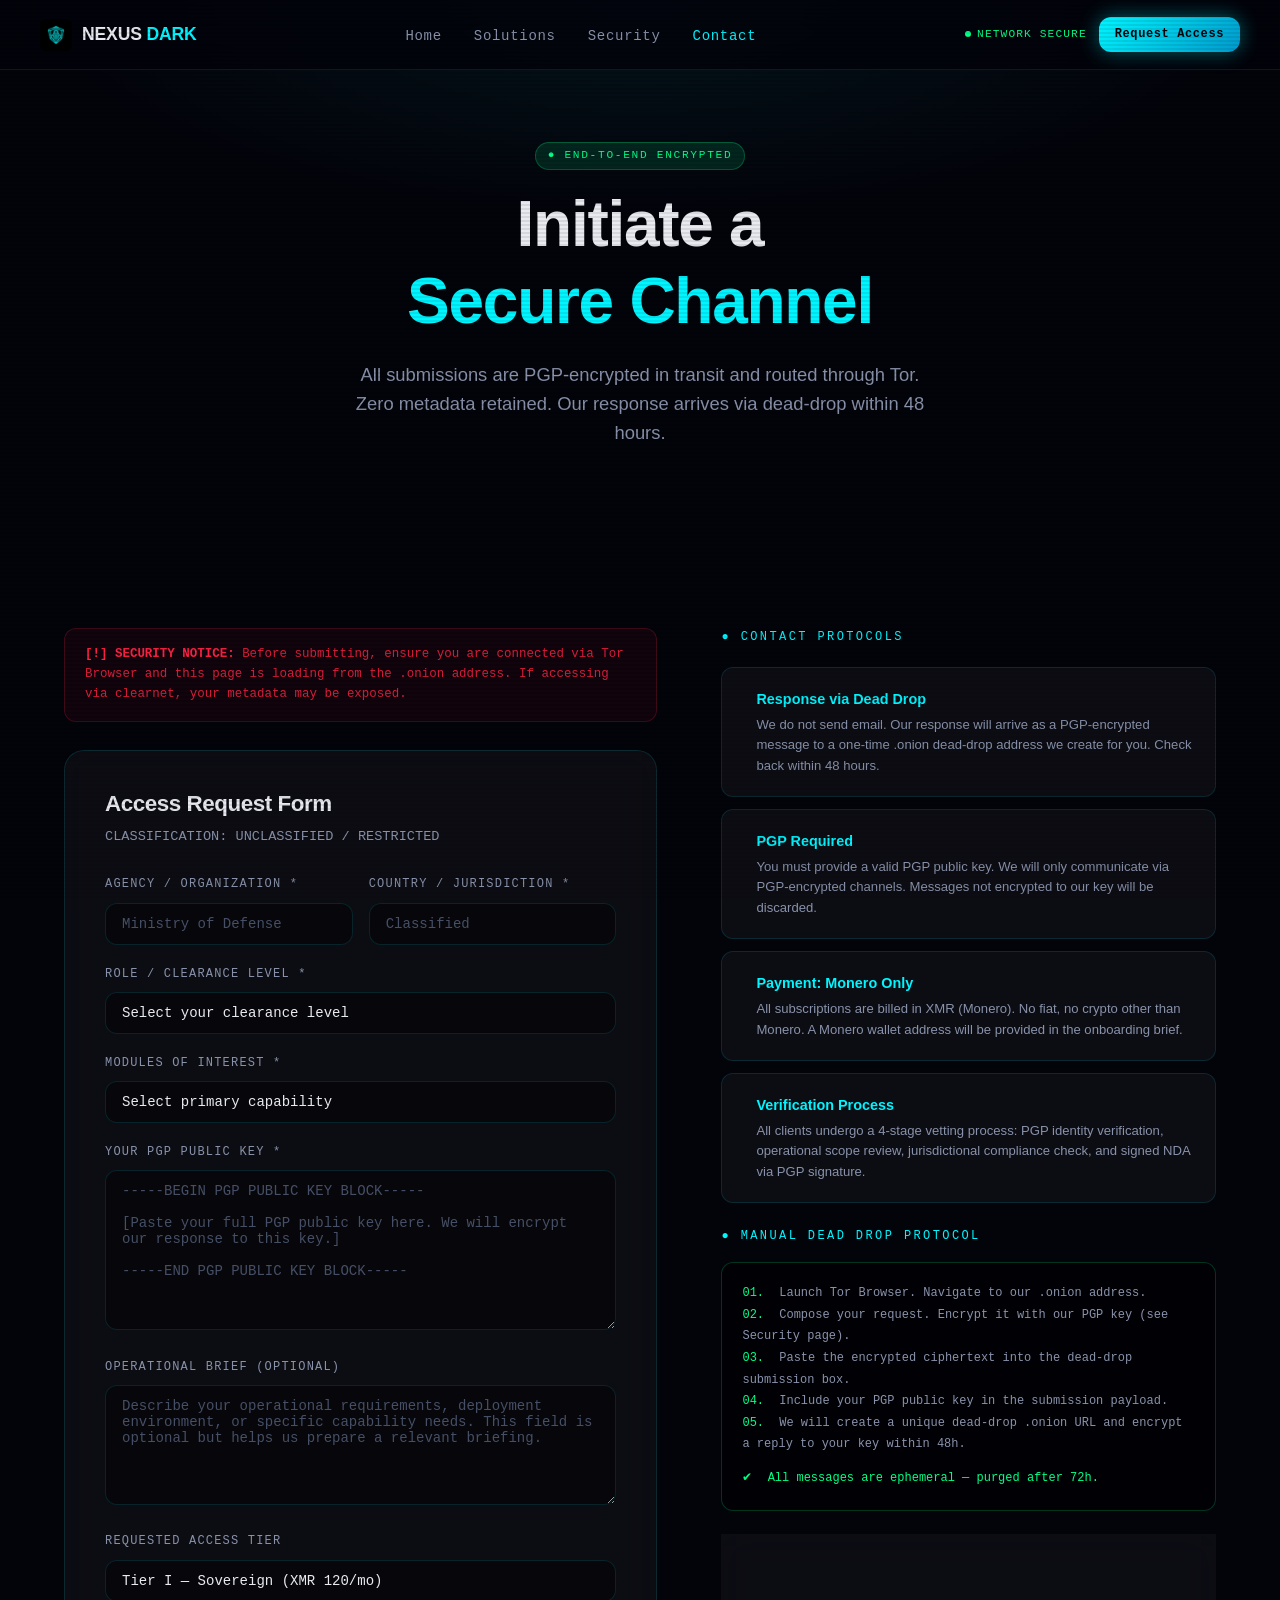
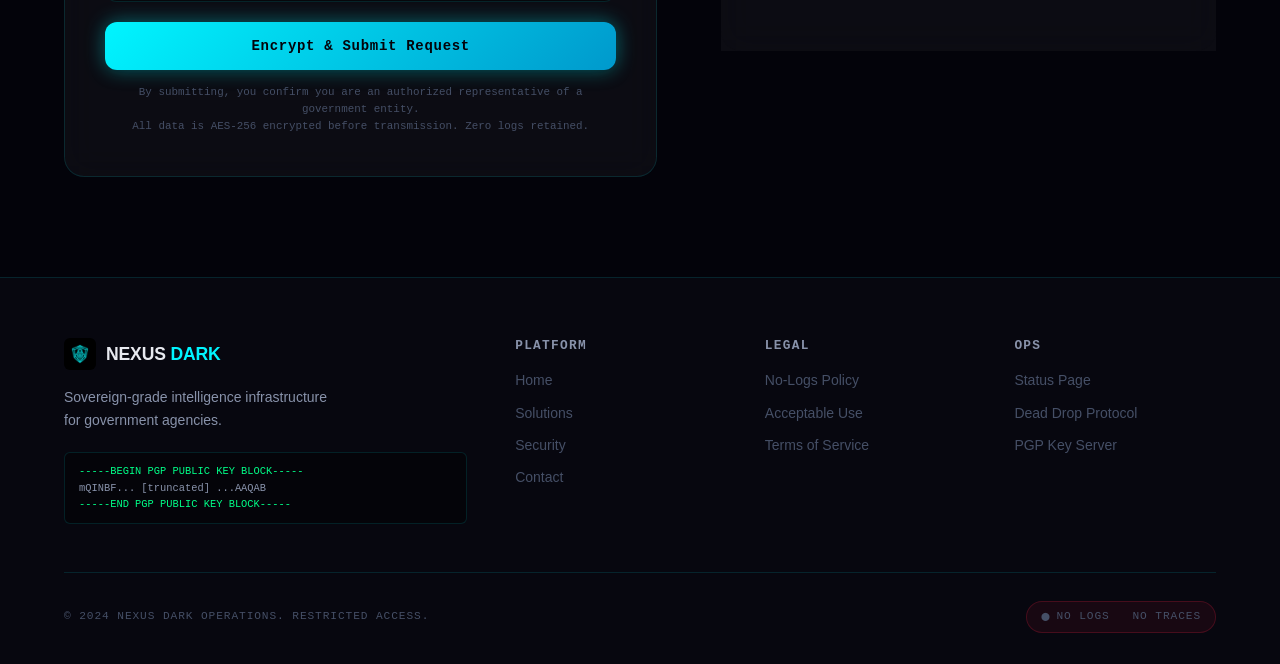
==== commit b593a1e0: "Initial commit" ====
--- a/html/contact.html
+++ b/html/contact.html
@@ -112,7 +112,7 @@
         <a href="security.html">Security</a><a href="contact.html">Contact</a>
     </nav>
 
-    <!-- Page Hero -->
+    
     <div class="page-hero">
         <div class="container">
             <span class="badge badge-green" style="margin-bottom:16px;display:inline-flex;">&#x25CF; End-to-End
@@ -123,12 +123,12 @@
         </div>
     </div>
 
-    <!-- Main Contact Section -->
+    
     <section class="section" id="contact-form-section">
         <div class="container">
             <div class="contact-grid">
 
-                <!-- Left: Form -->
+                
                 <div>
                     <div class="warn-box" style="margin-bottom:28px;">
                         <strong>[!] SECURITY NOTICE:</strong> Before submitting, ensure you are connected via Tor
@@ -144,7 +144,7 @@
 
                         <form id="contact-form" novalidate>
 
-                            <!-- Honeypot (hidden) -->
+                            
                             <input type="text" name="website" style="display:none;" tabindex="-1" autocomplete="off" />
 
                             <div style="display:grid;grid-template-columns:1fr 1fr;gap:16px;">
@@ -224,7 +224,7 @@
                     </div>
                 </div>
 
-                <!-- Right: Instructions & Info -->
+                
                 <div>
                     <span class="section-label" style="margin-bottom:20px;display:block;">&#x25CF; Contact
                         Protocols</span>
@@ -269,7 +269,7 @@
                         </div>
                     </div>
 
-                    <!-- Dead drop instructions -->
+                    
                     <div style="margin-top:24px;">
                         <span class="section-label" style="margin-bottom:12px;display:block;">&#x25CF; Manual Dead Drop
                             Protocol</span>
@@ -289,7 +289,7 @@
                         </div>
                     </div>
 
-                    <!-- .onion address block -->
+                    
                     <div class="card" style="margin-top:24px;padding:20px;">
                         <span class="section-label" style="margin-bottom:10px;display:block;">&#x25CF; Our .onion
                             Address</span>
@@ -305,7 +305,7 @@
         </div>
     </section>
 
-    <!-- Footer -->
+    
     <footer class="footer">
         <div class="container">
             <div class="footer-grid">
--- a/css/style.css
+++ b/css/style.css
@@ -1,6 +1,5 @@
-@import url('https://fonts.googleapis.com/css2?family=Space+Grotesk:wght@300;400;500;600;700&family=JetBrains+Mono:wght@300;400;500;700&display=swap');
-
-/* ── CSS Variables ─────────────────────────────────────────── */
+﻿@import url('https://fonts.googleapis.com/css2?family=Space+Grotesk:wght@300;400;500;600;700&family=JetBrains+Mono:wght@300;400;500;700&display=swap');
+
 :root {
     --bg-void: #03030a;
     --bg-deep: #07070f;
@@ -37,7 +36,6 @@
     --transition-slow: all 0.6s cubic-bezier(0.4, 0, 0.2, 1);
 }
 
-/* ── Reset & Base ──────────────────────────────────────────── */
 *,
 *::before,
 *::after {
@@ -60,7 +58,6 @@
     min-height: 100vh;
 }
 
-/* Scanline overlay */
 body::before {
     content: '';
     position: fixed;
@@ -96,7 +93,6 @@
     color: var(--cyan);
 }
 
-/* Scrollbar */
 ::-webkit-scrollbar {
     width: 6px;
 }
@@ -114,7 +110,6 @@
     background: var(--cyan);
 }
 
-/* ── Typography ────────────────────────────────────────────── */
 h1,
 h2,
 h3,
@@ -142,7 +137,6 @@
     color: var(--text-secondary);
 }
 
-/* ── Layout Utilities ──────────────────────────────────────── */
 .container {
     max-width: 1200px;
     margin: 0 auto;
@@ -184,7 +178,6 @@
     margin: 0 auto;
 }
 
-/* ── Navigation ────────────────────────────────────────────── */
 .navbar {
     position: fixed;
     top: 0;
@@ -294,7 +287,6 @@
     animation: pulse-green 2s infinite;
 }
 
-/* ── Buttons ───────────────────────────────────────────────── */
 .btn {
     display: inline-flex;
     align-items: center;
@@ -376,7 +368,6 @@
     font-size: 0.75rem;
 }
 
-/* ── Badge / Tag ───────────────────────────────────────────── */
 .badge {
     display: inline-flex;
     align-items: center;
@@ -414,7 +405,6 @@
     color: var(--gold);
 }
 
-/* ── Card ──────────────────────────────────────────────────── */
 .card {
     background: var(--bg-card);
     border: 1px solid var(--border);
@@ -450,7 +440,6 @@
     opacity: 1;
 }
 
-/* ── Hero Section ──────────────────────────────────────────── */
 .hero {
     position: relative;
     min-height: 100vh;
@@ -570,7 +559,6 @@
     color: var(--green);
 }
 
-/* ── Stats Bar ─────────────────────────────────────────────── */
 .stats-bar {
     background: rgba(0, 245, 255, 0.03);
     border-top: 1px solid var(--border);
@@ -616,7 +604,6 @@
     align-self: stretch;
 }
 
-/* ── Features Section ──────────────────────────────────────── */
 .features-grid {
     display: grid;
     grid-template-columns: repeat(3, 1fr);
@@ -701,7 +688,6 @@
     text-transform: uppercase;
 }
 
-/* ── Glow line ─────────────────────────────────────────────── */
 .glow-line {
     height: 1px;
     background: linear-gradient(90deg, transparent 0%, var(--cyan) 50%, transparent 100%);
@@ -709,7 +695,6 @@
     opacity: 0.4;
 }
 
-/* ── Security Highlight ────────────────────────────────────── */
 .security-highlight {
     background: linear-gradient(135deg, rgba(0, 245, 255, 0.05), rgba(0, 255, 136, 0.03));
     border: 1px solid var(--border);
@@ -778,7 +763,6 @@
     line-height: 1.5;
 }
 
-/* ── Pricing ───────────────────────────────────────────────── */
 .pricing-grid {
     display: grid;
     grid-template-columns: repeat(3, 1fr);
@@ -890,7 +874,6 @@
     flex-shrink: 0;
 }
 
-/* ── CTA Banner ────────────────────────────────────────────── */
 .cta-banner {
     background: linear-gradient(135deg, rgba(0, 245, 255, 0.08) 0%, rgba(0, 0, 0, 0) 60%),
         linear-gradient(225deg, rgba(0, 255, 136, 0.05) 0%, rgba(0, 0, 0, 0) 60%);
@@ -937,7 +920,6 @@
     position: relative;
 }
 
-/* ── Footer ────────────────────────────────────────────────── */
 .footer {
     background: var(--bg-deep);
     border-top: 1px solid var(--border);
@@ -1026,7 +1008,6 @@
     word-break: break-all;
 }
 
-/* ── Animations ────────────────────────────────────────────── */
 @keyframes blink {
 
     0%,
@@ -1168,7 +1149,6 @@
     opacity: 0.4;
 }
 
-/* Scroll reveal */
 .reveal {
     opacity: 0;
     transform: translateY(30px);
@@ -1201,7 +1181,6 @@
     transition-delay: 0.5s;
 }
 
-/* ── Misc / Utility ────────────────────────────────────────── */
 .text-center {
     text-align: center;
 }
@@ -1246,7 +1225,6 @@
     align-items: center;
 }
 
-/* Hex background pattern */
 .hex-bg {
     position: relative;
     overflow: hidden;
@@ -1268,7 +1246,6 @@
     z-index: 1;
 }
 
-/* No-logs pill */
 .no-logs-pill {
     display: inline-flex;
     align-items: center;
@@ -1290,7 +1267,6 @@
     animation: blink 1.5s step-end infinite;
 }
 
-/* Hamburger */
 .hamburger {
     display: none;
     flex-direction: column;
@@ -1308,7 +1284,6 @@
     transition: var(--transition);
 }
 
-/* ── Forms ─────────────────────────────────────────────────── */
 .form-group {
     margin-bottom: 20px;
 }
@@ -1360,7 +1335,6 @@
     background: var(--bg-deep);
 }
 
-/* ── Warning Box ───────────────────────────────────────────── */
 .warn-box {
     background: rgba(255, 34, 68, 0.06);
     border: 1px solid rgba(255, 34, 68, 0.2);
@@ -1376,7 +1350,6 @@
     color: var(--red-warn);
 }
 
-/* ── Page Header (inner pages) ─────────────────────────────── */
 .page-hero {
     padding: 140px 0 80px;
     text-align: center;
@@ -1409,7 +1382,6 @@
     position: relative;
 }
 
-/* ── Responsive ────────────────────────────────────────────── */
 @media (max-width: 1024px) {
     .features-grid {
         grid-template-columns: repeat(2, 1fr);
@@ -1490,7 +1462,6 @@
     }
 }
 
-/* ── DevTools Warning Overlay ──────────────────────────────── */
 #security-overlay {
     display: none;
     position: fixed;
@@ -1523,7 +1494,6 @@
     line-height: 1.7;
 }
 
-/* ── Mobile Nav ────────────────────────────────────────────── */
 .mobile-nav {
     position: fixed;
     top: 70px;
